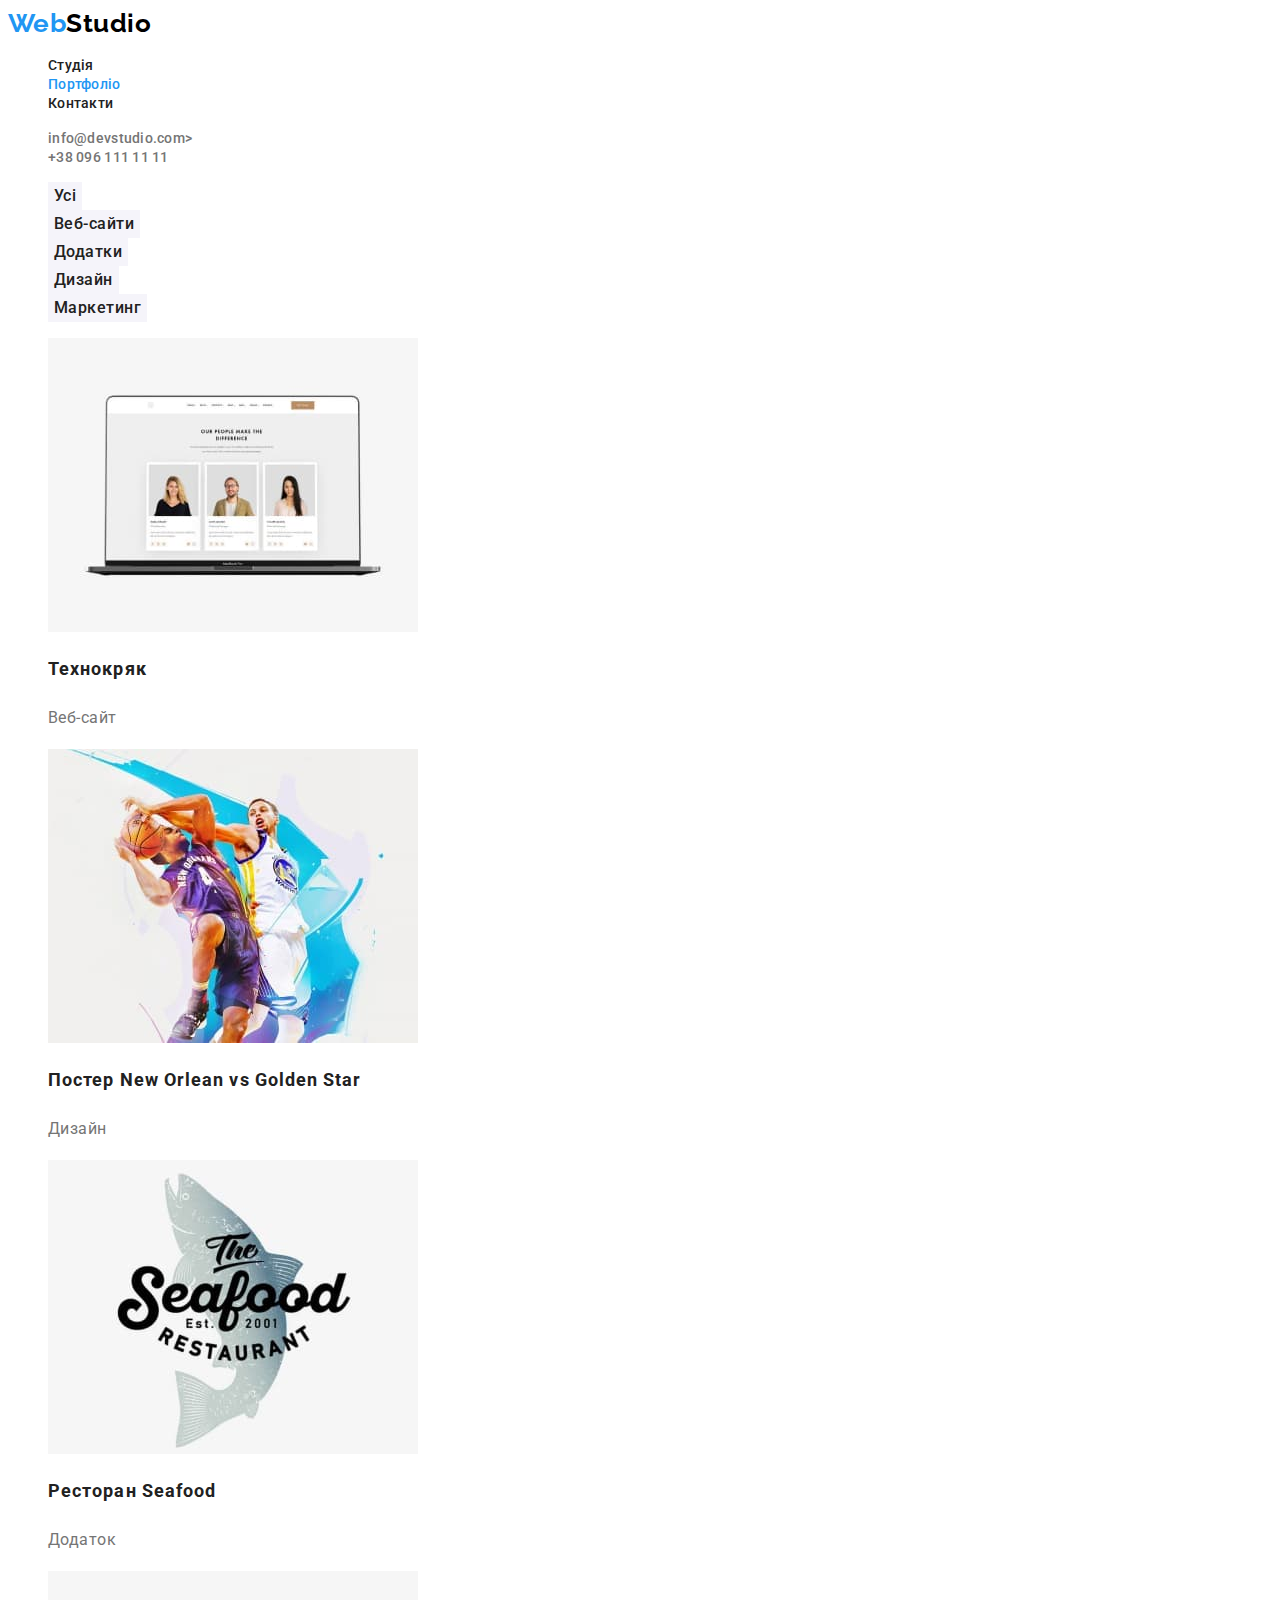
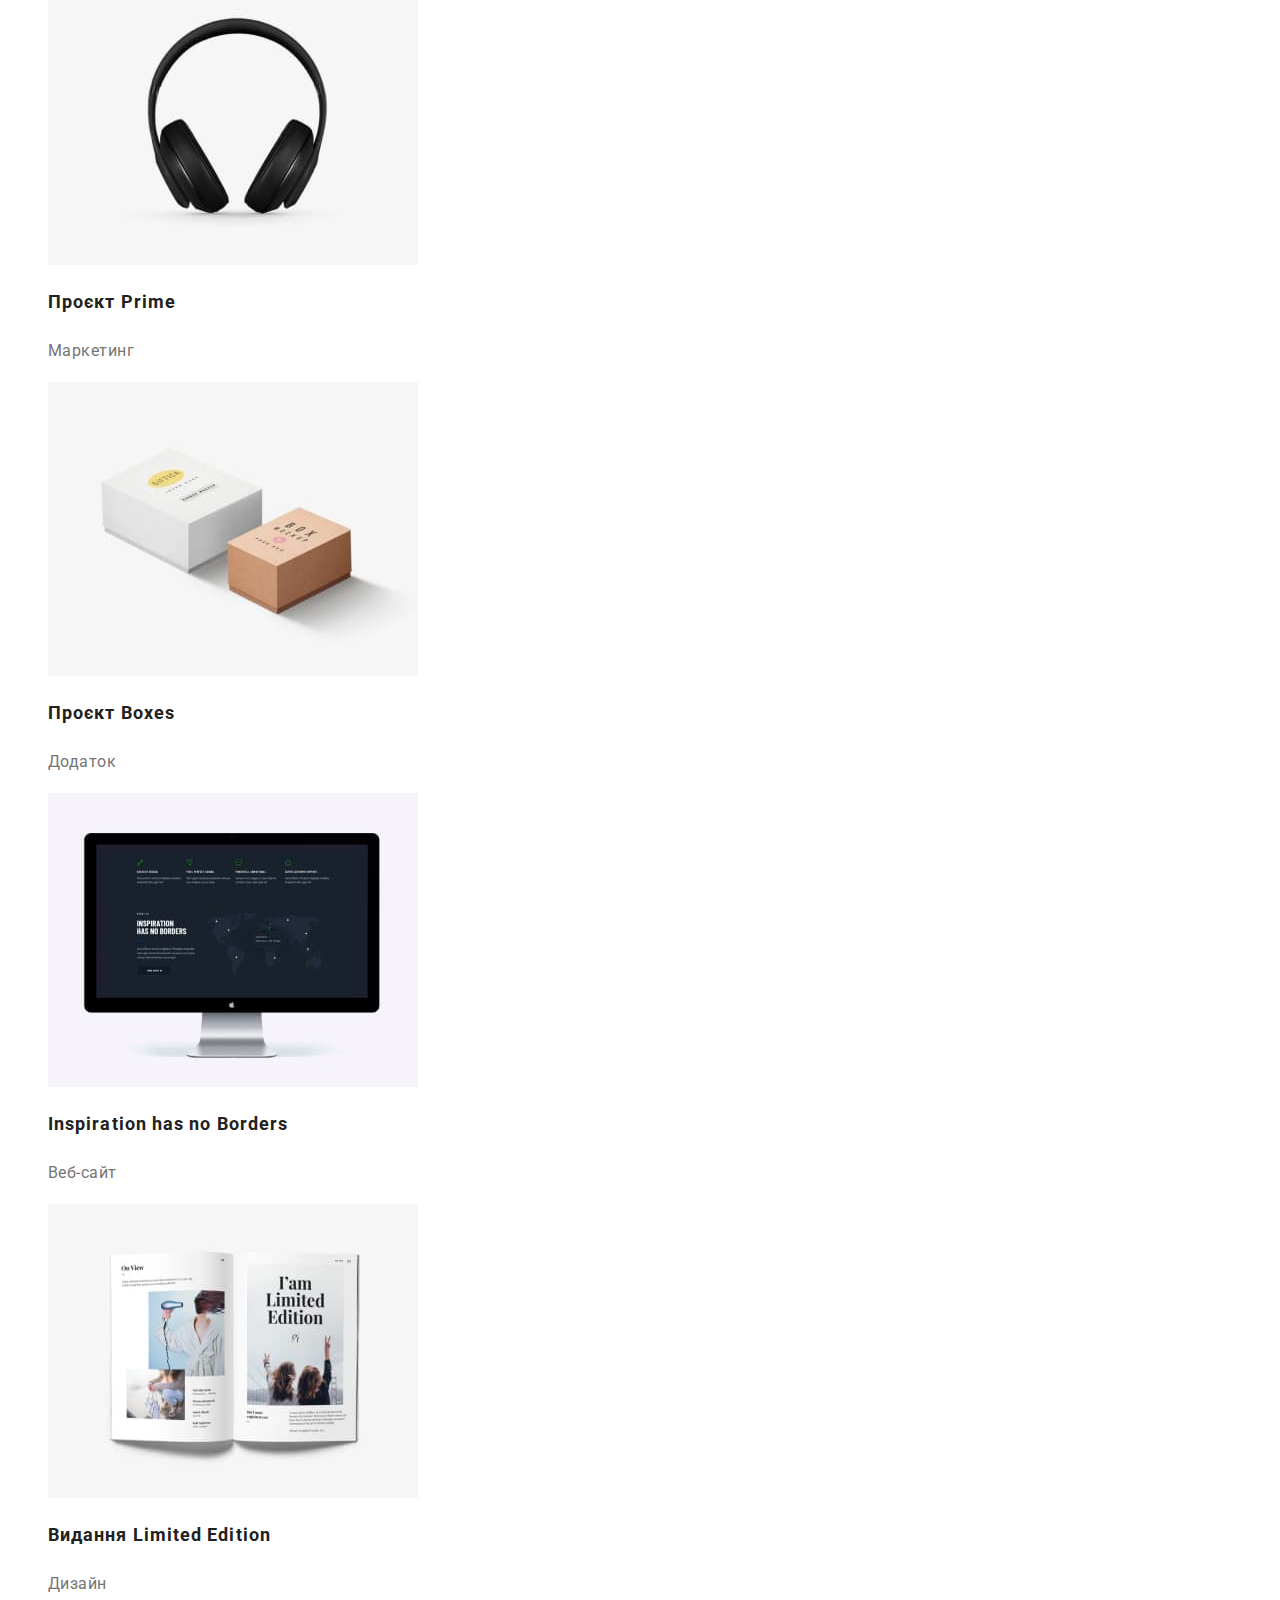
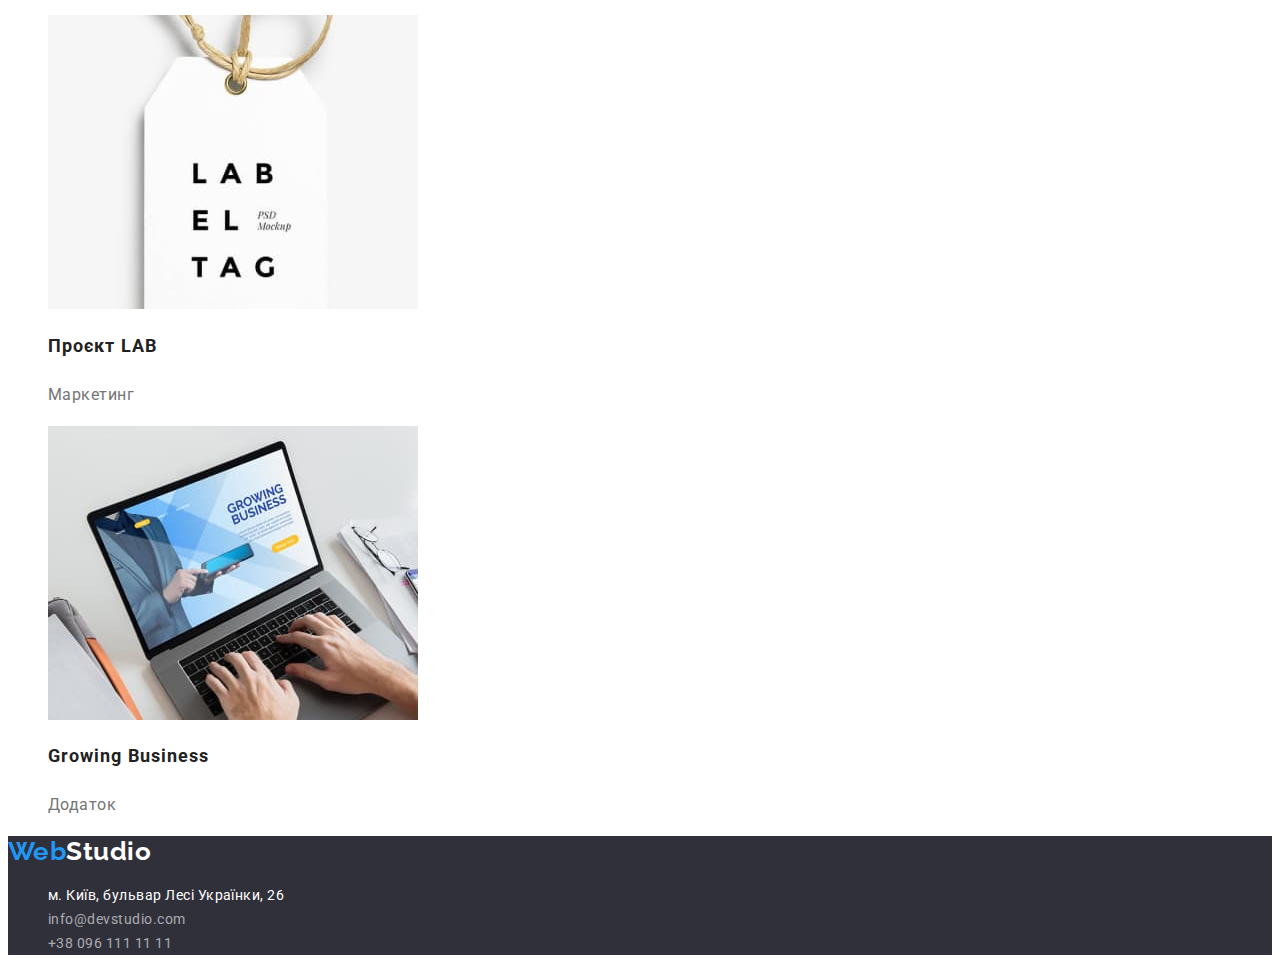
==== portfolio.html @ ad034e6a "Initial commit" ====
<!DOCTYPE html>
<html lang="uk">
<head>
    <meta charset="UTF-8">
    <meta http-equiv="X-UA-Compatible" content="IE=edge">
    <meta name="viewport" content="width=device-width, initial-scale=1.0">
    <title lang="en">WebStudio</title>
    <link rel="preconnect" href="https://fonts.googleapis.com">
    <link rel="preconnect" href="https://fonts.gstatic.com" crossorigin>
    <link href="https://fonts.googleapis.com/css2?family=Raleway:wght@700&family=Roboto:wght@400;500;700;900&display=swap"
        rel="stylesheet">
    <link rel="stylesheet" href="./css/style.css">
</head>

<body>
<!-- хедер -->
<header>
    <nav>
        <a class="logo link" href="./index.html" lang="en">Web<span class="logo-header">Studio</span></a>
        <ul class="nav-list list">
        
            <li class="nav-item"><a href="./index.html" class="nav-link link">Студія</a></li>
            <li class="nav-item"><a href="./portfolio.html" class="nav-link link current">Портфоліо</a></li>
            <li class="nav-item"><a href="" class="nav-link link">Контакти</a></li>
        </ul>
    </nav>

    <ul class="list">
        <li><a href="mailto:info@devstudio.com" class="link header-link">info@devstudio.com></a></li>
        <li><a href="tel:+380961111111" class="link header-link">+38 096 111 11 11</a></li>
    </ul>
</header>

<main>  
<section>
<h1 class="visually-hidden">Портфоліо</h1>
<ul class="list">
    <li><button type="button" class="portfolio-btn">Усі</button></li>
    <li><button type="button" class="portfolio-btn">Веб-сайти</button></li>
    <li><button type="button" class="portfolio-btn">Додатки</button></li>
    <li><button type="button" class="portfolio-btn">Дизайн</button></li>
    <li><button type="button" class="portfolio-btn">Маркетинг</button></li>
</ul>

        <ul class="list">
            <li>
               <a href="" class="link"> <img src="./images/portfolio-img-technokryak.jpg" alt="сайт Технокряк" width="370" height="294">
                <h2 class="portfolio-subtitle">Технокряк</h2>
                <p class="portfolio-text">Веб-сайт</p>
                </a>
            </li>
            <li>
            <a href="" class="link"> <img src="./images/portfolio-img-new-orlean.jpg" alt="Дизайн постеру New Orlean vs Golden Star" width="370" height="294">
                <h2 class="portfolio-subtitle">Постер <span lang="en">New Orlean vs Golden Star</span></h2>
                <p class="portfolio-text">Дизайн</p>
                </a>
            </li>
            <li>
            <a href="" class="link"> <img src="./images/portfolio-img-seafood.jpg" alt="Додаток ресторану Seafood" width="370" height="294">
                <h2 class="portfolio-subtitle">Ресторан <span lang="en">Seafood</span></h2>
                <p class="portfolio-text">Додаток</p>
            </li>
            <li>
                <a href="" class="link"> <img src="./images/portfolio-img-prime.jpg" alt="Маркетинг проекту Prime" width="370" height="294">
                <h2 class="portfolio-subtitle">Проєкт <span lang="en">Prime</span></h2>
                <p class="portfolio-text">Маркетинг</p>
                </a>
            </li>
            <li>
                <a href="" class="link"> <img src="./images/portfolio-img-boxes.jpg" alt="Додаток проекту Boxes" width="370" height="294">
                <h2 class="portfolio-subtitle">Проєкт <span lang="en">Boxes</span></h2>
                <p class="portfolio-text">Додаток</p>
                </a>
            </li>
            <li>
                <a href="" class="link"> <img src="./images/portfolio-img-inspiration.jpg" alt="Сайт Inspiration has no Borders" width="370" height="294">
                <h2 lang="en" class="portfolio-subtitle">Inspiration has no Borders</h2>
                <p class="portfolio-text">Веб-сайт</p>
                </a>
            </li>
            <li>
                <a href="" class="link"> <img src="./images/portfolio-img-limited-idition.jpg" alt="Дизайн видання Limited Edition" width="370" height="294">
                <h2 class="portfolio-subtitle">Видання <span lang="en"> Limited Edition </span></h2>
                <p class="portfolio-text">Дизайн</p>
                </a>
            </li>
            <li>
                <a href="" class="link"> <img src="./images/portfolio-img-lab.jpg" alt="Маркетинг проекту LAB" width="370" height="294">
                <h2 class="portfolio-subtitle">Проєкт <span lang="en">LAB</span> </h2>
                <p class="portfolio-text">Маркетинг</p>
                </a>
            </li>
            <li>
                <a href="" class="link"> <img src="./images/portfolio-img-growing.jpg" alt="Додаток Growing Business" width="370" height="294">
                <h2 lang="en" class="portfolio-subtitle">Growing Business</h2>
                <p class="portfolio-text">Додаток</p>
                </a>
            </li>
        </ul>
    
</section>

</main>


<footer>

    <div class="footer">
        <a class="logo link" href="./index.html"  lang="en">Web<span class="logo-footer">Studio</span></a>

        <ul class="list">
            <li><a href="https://www.google.com/maps/place/%D0%B1%D1%83%D0%BB%D1%8C%D0%B2%D0%B0%D1%80+%D0%9B%D0%B5%D1%81%D1%96+%D0%A3%D0%BA%D1%80%D0%B0%D1%97%D0%BD%D0%BA%D0%B8,+26,+%D0%9A%D0%B8%D1%97%D0%B2,+02000/@50.4265807,30.5383858,17z/data=!3m1!4b1!4m5!3m4!1s0x40d4cf0e033ecbe9:0x57a4dffefec77da0!8m2!3d50.4265807!4d30.5383858"
                    class="link footer-link-adress">м. Київ, бульвар Лесі Українки, 26</a></li>
            <li><a href="mailto:info@devstudio.com" class="link footer-link">info@devstudio.com</a></li>
            <li><a href="tel:+380961111111" class="link footer-link">+38 096 111 11 11</a></li>
        </ul>

    </div>
</footer>

</body>
</html>
---- css/style.css ----
:root {
/*fonts*/
--main-font:"Roboto", Tahoma, sans-serif;
--secondary-font:"Raleway", Tahoma, sans-serif;

/* Text color*/
--main-text-color: #212121;
--secondary-text-color: #757575;
--ligth-text-color: #FFFFFF;
--accent-text-color:#2196f3;

/* Background colors */
--main-bg-color:#FFFFFF;
--secondary-bg-color: #2F303A;
--accent-bg-color:#2196F3;
--button-bg-color:#F5F4FA;

/* Others */
--border-color:#FFFFFF;
--nav-link-color:#000000;

}

body {
    font-family: var(--main-font);
    color: var(--main-text-color);
    background-color: var(--main-bg-color);
    letter-spacing: 0.03em;
}
.list {
    list-style: none;
}
.link {
text-decoration: none;
}

/*---- HEADER----*/

.logo {

    font-family: var(--secondary-font);
    font-style: normal;
    font-weight: 700;
    font-size: 26px;
    line-height: calc(31 / 26);
    
    color: var(--accent-text-color);
}

.nav-link {
    font-weight: 500;
    font-size: 14px;
    line-height: calc(16 / 14);
    letter-spacing: 0.02em;
    color: currentColor;
}

.nav-link:hover, .header-link:hover, .nav-link:focus, .header-link:focus {
    color: var(--accent-text-color);
}

.link.current {
    color: var(--accent-text-color);
}
.logo-header {
    color: var(--nav-link-color);
}

.header-link {
    font-weight: 500;
    font-size: 14px;
    line-height: calc(16 / 14);
    letter-spacing: 0.02em;
    color: var(--secondary-text-color);
}

/*----HERO----*/

.hero {
    background-color: var(--secondary-bg-color);
}
.hero-title {
    font-weight: 900;
    font-size: 44px;
    line-height: calc(60 / 44);
    text-align: center;
    letter-spacing: 0.06em;
    text-transform: uppercase;
    color: var(--ligth-text-color);
}
.hero-btn {
    font-family: inherit;
   
    font-weight: 700;
    font-size: 16px;
    line-height: calc(30 / 16);
    display: flex;
    align-items: center;
    text-align: center;
    letter-spacing: 0.06em;
    cursor: pointer;
    color: var(--ligth-text-color);
    background-color: var(--accent-bg-color);
}
.hero-btn:hover, .hero-btn:focus {
    border-color:var(--border-color);
}

/*----BENEFITS----*/

.benefits-subtitle {
    font-size: 14px;
    line-height: calc(16 / 14);
    text-transform: uppercase;
}

.benefits-text {
    font-size: 14px;
    line-height: calc(24 / 14);
    color: var(--secondary-text-color);
}

/*----ACTIVITY----*/

.activity-title {
    font-size: 36px;
    line-height: calc(42 / 36);
    text-align: center;
}

/*----TEAM----*/

.team {
background-color: var(--button-bg-color);
}

.team-title {
    font-size: 36px;
    line-height: calc(42 / 36);
    text-align: center;
}

.team-subtitle { 
    font-weight: 500;
    
    font-size: 16px;
    line-height: calc(19 / 16);
    text-align: center;
}

.team-text {
    line-height: calc(19 / 16);
    text-align: center;
    color: var(--secondary-text-color);
}

/*----FOOTER----*/

.footer {
    background-color: var(--secondary-bg-color);
}
.logo-footer {
    color: var(--ligth-text-color);
}

.footer-link-adress {
    font-weight: 400;
    font-size: 14px;
    line-height: calc(24 / 14);
    color: var(--ligth-text-color);
}

.footer-link {
    font-weight: 400;
    font-size: 14px;
    line-height: calc(24 / 14);
    color: rgba(255, 255, 255, 0.6);
}
.footer-link:hover,
.footer-link-adress:hover,
.footer-link:focus,
.footer-link-adress:focus {
    color: var(--accent-text-color);
}

/*----PORTFOLIO----*/

.portfolio-btn {
    font-family: inherit;
    font-weight: 500;
    font-size: 16px;
    line-height: calc(26 / 16);
    text-align: center;
    cursor: pointer;
    letter-spacing: 0.03em;
    color: currentColor;
    background-color: var(--button-bg-color);
    border-style: none;
}

.portfolio-btn:hover,
.portfolio-btn:focus {
    color: var(--ligth-text-color);
    background-color: var(--accent-bg-color);
}
.portfolio-subtitle {
    font-size: 18px;
    line-height: calc(36 / 18);
    letter-spacing: 0.06em;
    color: var(--main-text-color);
}
.portfolio-text {
    line-height: calc(30 / 16);
    color: var(--secondary-text-color);

}
.visually-hidden {
    position: absolute;
    width: 1px;
    height: 1px;
    margin: -1px;
    border: 0;
    padding: 0;
    white-space: nowrap;
    clip-path: inset(100%);
    clip: rect(0 0 0 0);
    overflow: hidden;
}
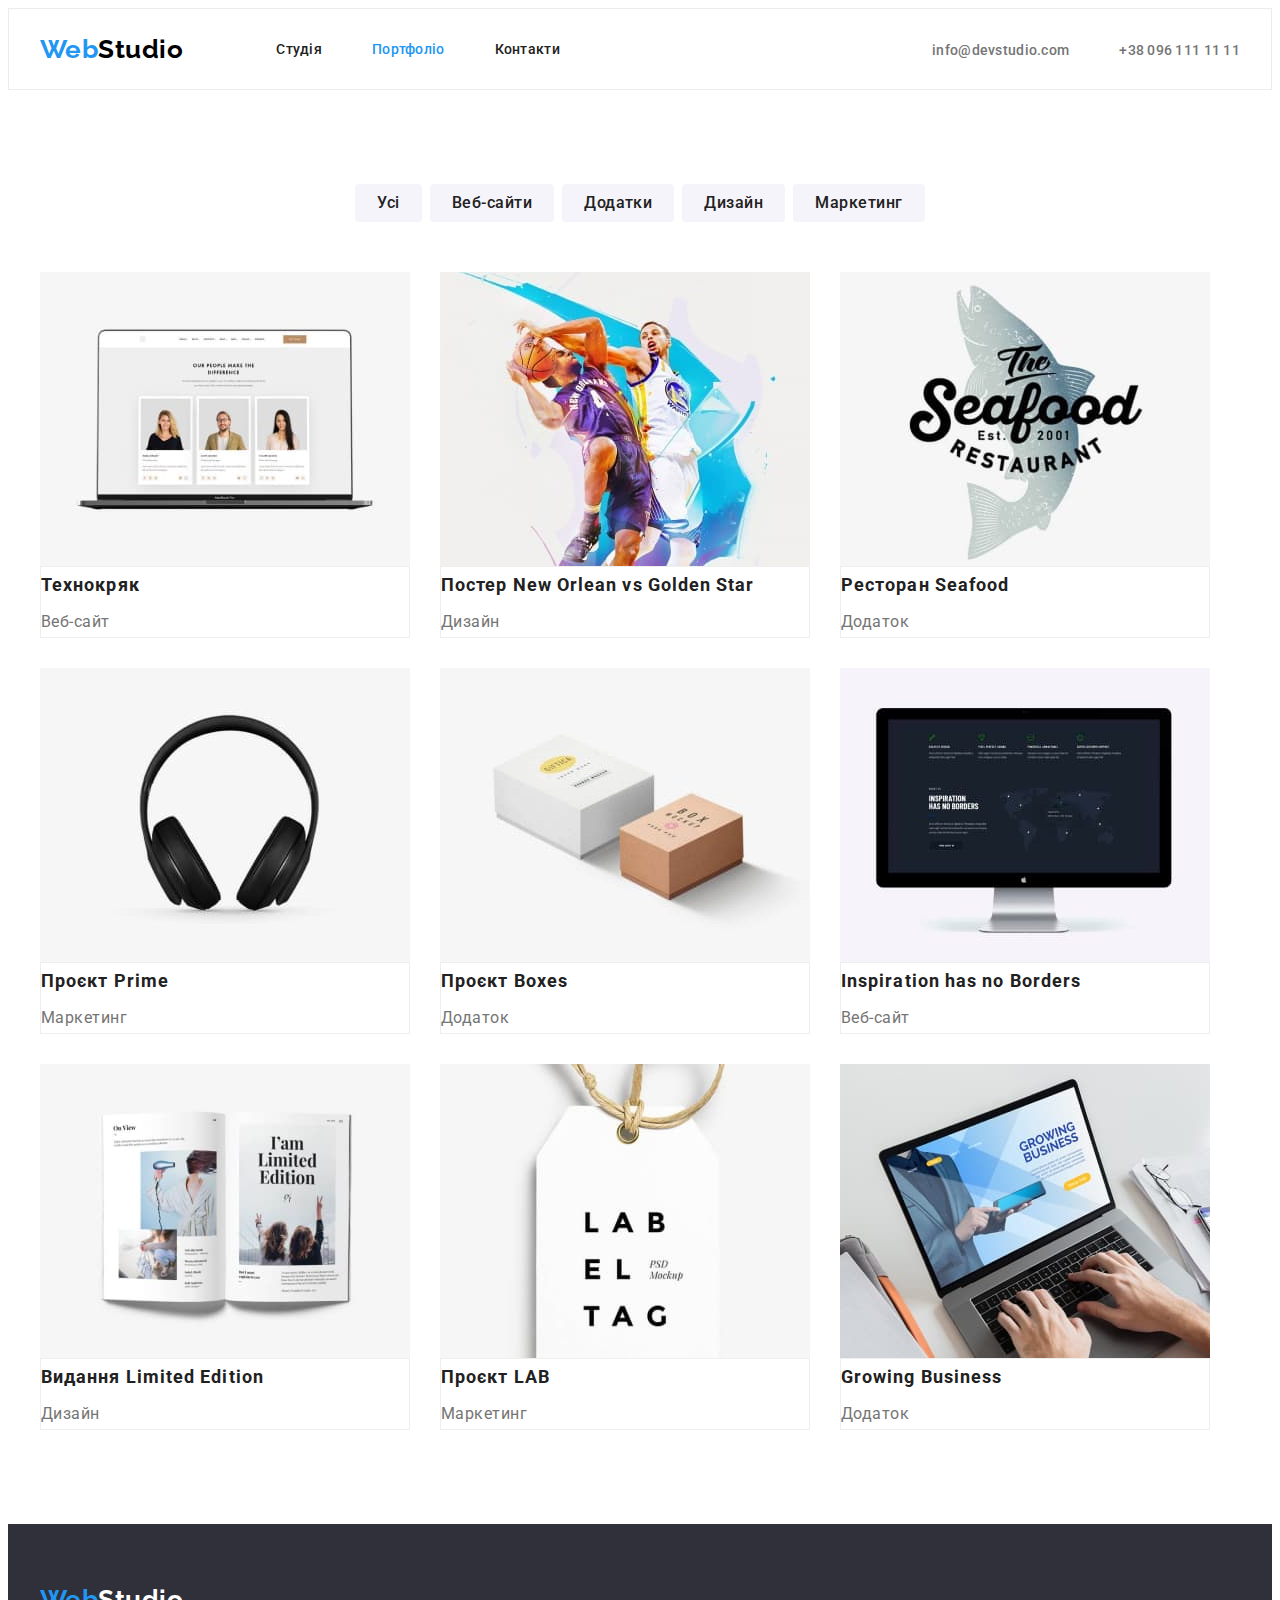
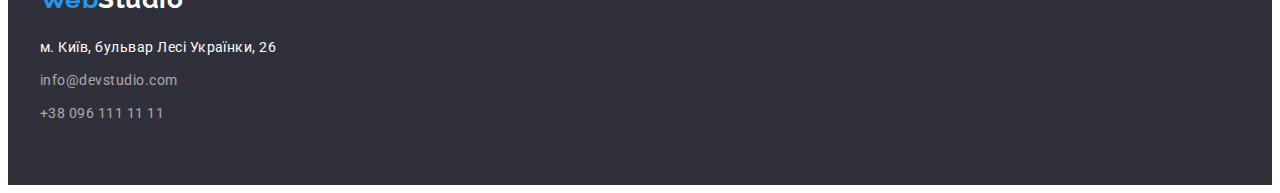
==== commit 68289dcd: "c flexbox" ====
--- a/portfolio.html
+++ b/portfolio.html
@@ -1,122 +1,230 @@
 <!DOCTYPE html>
 <html lang="uk">
-<head>
-    <meta charset="UTF-8">
-    <meta http-equiv="X-UA-Compatible" content="IE=edge">
-    <meta name="viewport" content="width=device-width, initial-scale=1.0">
+  <head>
+    <meta charset="UTF-8" />
+    <meta http-equiv="X-UA-Compatible" content="IE=edge" />
+    <meta name="viewport" content="width=device-width, initial-scale=1.0" />
     <title lang="en">WebStudio</title>
-    <link rel="preconnect" href="https://fonts.googleapis.com">
-    <link rel="preconnect" href="https://fonts.gstatic.com" crossorigin>
-    <link href="https://fonts.googleapis.com/css2?family=Raleway:wght@700&family=Roboto:wght@400;500;700;900&display=swap"
-        rel="stylesheet">
-    <link rel="stylesheet" href="./css/style.css">
-</head>
-
-<body>
-<!-- хедер -->
-<header>
-    <nav>
-        <a class="logo link" href="./index.html" lang="en">Web<span class="logo-header">Studio</span></a>
-        <ul class="nav-list list">
-        
-            <li class="nav-item"><a href="./index.html" class="nav-link link">Студія</a></li>
-            <li class="nav-item"><a href="./portfolio.html" class="nav-link link current">Портфоліо</a></li>
+    <link rel="preconnect" href="https://fonts.googleapis.com" />
+    <link rel="preconnect" href="https://fonts.gstatic.com" crossorigin />
+    <link
+      href="https://fonts.googleapis.com/css2?family=Raleway:wght@700&family=Roboto:wght@400;500;700;900&display=swap"
+      rel="stylesheet"
+    />
+
+    <link
+      rel="stylesheet"
+      href="https://cdnjs.cloudflare.com/ajax/libs/modern-normalize/1.1.0/modern-normalize.min.css"
+      integrity="sha512-wpPYUAdjBVSE4KJnH1VR1HeZfpl1ub8YT/NKx4PuQ5NmX2tKuGu6U/JRp5y+Y8XG2tV+wKQpNHVUX03MfMFn9Q=="
+      crossorigin="anonymous"
+      referrerpolicy="no-referrer"
+    />
+    <link rel="stylesheet" href="./css/style.css" />
+  </head>
+
+  <body>
+    <!-- хедер -->
+    <header class="page-header">
+      <div class="conteiner header-conteiner">
+        <a class="logo link" href="./index.html" lang="en"
+          >Web<span class="logo-header">Studio</span></a
+        >
+        <nav class="header-nav">
+          <ul class="nav-list list">
+            <li class="nav-item">
+              <a href="./index.html" class="nav-link link">Студія</a>
+            </li>
+            <li class="nav-item">
+              <a href="./portfolio.html" class="nav-link link current">Портфоліо</a>
+            </li>
             <li class="nav-item"><a href="" class="nav-link link">Контакти</a></li>
+          </ul>
+        </nav>
+
+        <ul class="list header-list">
+          <li>
+            <a href="mailto:info@devstudio.com" class="link header-link">info@devstudio.com</a>
+          </li>
+          <li><a href="tel:+380961111111" class="link header-link">+38 096 111 11 11</a></li>
         </ul>
-    </nav>
-
-    <ul class="list">
-        <li><a href="mailto:info@devstudio.com" class="link header-link">info@devstudio.com></a></li>
-        <li><a href="tel:+380961111111" class="link header-link">+38 096 111 11 11</a></li>
-    </ul>
-</header>
-
-<main>  
-<section>
-<h1 class="visually-hidden">Портфоліо</h1>
-<ul class="list">
-    <li><button type="button" class="portfolio-btn">Усі</button></li>
-    <li><button type="button" class="portfolio-btn">Веб-сайти</button></li>
-    <li><button type="button" class="portfolio-btn">Додатки</button></li>
-    <li><button type="button" class="portfolio-btn">Дизайн</button></li>
-    <li><button type="button" class="portfolio-btn">Маркетинг</button></li>
-</ul>
-
-        <ul class="list">
-            <li>
-               <a href="" class="link"> <img src="./images/portfolio-img-technokryak.jpg" alt="сайт Технокряк" width="370" height="294">
-                <h2 class="portfolio-subtitle">Технокряк</h2>
-                <p class="portfolio-text">Веб-сайт</p>
-                </a>
-            </li>
-            <li>
-            <a href="" class="link"> <img src="./images/portfolio-img-new-orlean.jpg" alt="Дизайн постеру New Orlean vs Golden Star" width="370" height="294">
-                <h2 class="portfolio-subtitle">Постер <span lang="en">New Orlean vs Golden Star</span></h2>
-                <p class="portfolio-text">Дизайн</p>
-                </a>
-            </li>
-            <li>
-            <a href="" class="link"> <img src="./images/portfolio-img-seafood.jpg" alt="Додаток ресторану Seafood" width="370" height="294">
-                <h2 class="portfolio-subtitle">Ресторан <span lang="en">Seafood</span></h2>
-                <p class="portfolio-text">Додаток</p>
-            </li>
-            <li>
-                <a href="" class="link"> <img src="./images/portfolio-img-prime.jpg" alt="Маркетинг проекту Prime" width="370" height="294">
-                <h2 class="portfolio-subtitle">Проєкт <span lang="en">Prime</span></h2>
-                <p class="portfolio-text">Маркетинг</p>
-                </a>
-            </li>
-            <li>
-                <a href="" class="link"> <img src="./images/portfolio-img-boxes.jpg" alt="Додаток проекту Boxes" width="370" height="294">
-                <h2 class="portfolio-subtitle">Проєкт <span lang="en">Boxes</span></h2>
-                <p class="portfolio-text">Додаток</p>
-                </a>
-            </li>
-            <li>
-                <a href="" class="link"> <img src="./images/portfolio-img-inspiration.jpg" alt="Сайт Inspiration has no Borders" width="370" height="294">
-                <h2 lang="en" class="portfolio-subtitle">Inspiration has no Borders</h2>
-                <p class="portfolio-text">Веб-сайт</p>
-                </a>
-            </li>
-            <li>
-                <a href="" class="link"> <img src="./images/portfolio-img-limited-idition.jpg" alt="Дизайн видання Limited Edition" width="370" height="294">
-                <h2 class="portfolio-subtitle">Видання <span lang="en"> Limited Edition </span></h2>
-                <p class="portfolio-text">Дизайн</p>
-                </a>
-            </li>
-            <li>
-                <a href="" class="link"> <img src="./images/portfolio-img-lab.jpg" alt="Маркетинг проекту LAB" width="370" height="294">
-                <h2 class="portfolio-subtitle">Проєкт <span lang="en">LAB</span> </h2>
-                <p class="portfolio-text">Маркетинг</p>
-                </a>
-            </li>
-            <li>
-                <a href="" class="link"> <img src="./images/portfolio-img-growing.jpg" alt="Додаток Growing Business" width="370" height="294">
-                <h2 lang="en" class="portfolio-subtitle">Growing Business</h2>
-                <p class="portfolio-text">Додаток</p>
-                </a>
-            </li>
+      </div>
+    </header>
+
+    <main>
+      <section class="section">
+        <div class="conteiner port-div">
+          <h1 class="visually-hidden">Портфоліо</h1>
+          <ul class="list flex-list">
+            <li><button type="button" class="portfolio-btn">Усі</button></li>
+            <li><button type="button" class="portfolio-btn">Веб-сайти</button></li>
+            <li><button type="button" class="portfolio-btn">Додатки</button></li>
+            <li><button type="button" class="portfolio-btn">Дизайн</button></li>
+            <li><button type="button" class="portfolio-btn">Маркетинг</button></li>
+          </ul>
+        </div>
+
+        <div class="conteiner">
+          <ul class="list card-set">
+            <li class="card-set-item item-border">
+              <a href="" class="link">
+                <img
+                  src="./images/portfolio-img-technokryak.jpg"
+                  alt="сайт Технокряк"
+                  width="370"
+                  height="294"
+                />
+                <div class="border">
+                  <h2 class="portfolio-subtitle">Технокряк</h2>
+                  <p class="portfolio-text">Веб-сайт</p>
+                </div>
+              </a>
+            </li>
+            <li class="card-set-item item-border">
+              <a href="" class="link">
+                <img
+                  src="./images/portfolio-img-new-orlean.jpg"
+                  alt="Дизайн постеру New Orlean vs Golden Star"
+                  width="370"
+                  height="294"
+                />
+                <div class="border">
+                  <h2 class="portfolio-subtitle">
+                    Постер <span lang="en">New Orlean vs Golden Star</span>
+                  </h2>
+                  <p class="portfolio-text">Дизайн</p>
+                </div>
+              </a>
+            </li>
+
+            <li class="card-set-item item-border">
+              <a href="" class="link">
+                <img
+                  src="./images/portfolio-img-seafood.jpg"
+                  alt="Додаток ресторану Seafood"
+                  width="370"
+                  height="294"
+                />
+                <div class="border">
+                  <h2 class="portfolio-subtitle">Ресторан <span lang="en">Seafood</span></h2>
+                  <p class="portfolio-text">Додаток</p>
+                </div>
+              </a>
+            </li>
+
+            <li class="card-set-item item-border">
+              <a href="" class="link">
+                <img
+                  src="./images/portfolio-img-prime.jpg"
+                  alt="Маркетинг проекту Prime"
+                  width="370"
+                  height="294"
+                />
+                <div class="border">
+                  <h2 class="portfolio-subtitle">Проєкт <span lang="en">Prime</span></h2>
+                  <p class="portfolio-text">Маркетинг</p>
+                </div>
+              </a>
+            </li>
+            <li class="card-set-item item-border">
+              <a href="" class="link">
+                <img
+                  src="./images/portfolio-img-boxes.jpg"
+                  alt="Додаток проекту Boxes"
+                  width="370"
+                  height="294"
+                />
+                <div class="border">
+                  <h2 class="portfolio-subtitle">Проєкт <span lang="en">Boxes</span></h2>
+                  <p class="portfolio-text">Додаток</p>
+                </div>
+              </a>
+            </li>
+            <li class="card-set-item item-border">
+              <a href="" class="link">
+                <img
+                  src="./images/portfolio-img-inspiration.jpg"
+                  alt="Сайт Inspiration has no Borders"
+                  width="370"
+                  height="294"
+                />
+                <div class="border">
+                  <h2 lang="en" class="portfolio-subtitle">Inspiration has no Borders</h2>
+                  <p class="portfolio-text">Веб-сайт</p>
+                </div>
+              </a>
+            </li>
+            <li class="card-set-item item-border">
+              <a href="" class="link">
+                <img
+                  src="./images/portfolio-img-limited-idition.jpg"
+                  alt="Дизайн видання Limited Edition"
+                  width="370"
+                  height="294"
+                />
+                <div class="border">
+                  <h2 class="portfolio-subtitle">
+                    Видання <span lang="en"> Limited Edition </span>
+                  </h2>
+                  <p class="portfolio-text">Дизайн</p>
+                </div>
+              </a>
+            </li>
+            <li class="card-set-item item-border">
+              <a href="" class="link">
+                <img
+                  src="./images/portfolio-img-lab.jpg"
+                  alt="Маркетинг проекту LAB"
+                  width="370"
+                  height="294"
+                />
+                <div class="border">
+                  <h2 class="portfolio-subtitle">Проєкт <span lang="en">LAB</span></h2>
+                  <p class="portfolio-text">Маркетинг</p>
+                </div>
+              </a>
+            </li>
+            <li class="card-set-item item-border">
+              <a href="" class="link">
+                <img
+                  src="./images/portfolio-img-growing.jpg"
+                  alt="Додаток Growing Business"
+                  width="370"
+                  height="294"
+                />
+                <div class="border">
+                  <h2 lang="en" class="portfolio-subtitle">Growing Business</h2>
+                  <p class="portfolio-text">Додаток</p>
+                </div>
+              </a>
+            </li>
+          </ul>
+        </div>
+      </section>
+    </main>
+
+    <footer class="footer">
+      <div class="conteiner">
+        <a class="logo link" href="./index.html" lang="en"
+          >Web<span class="logo-footer">Studio</span>
+        </a>
+
+        <ul class="list list-footer">
+          <li class="item-footer">
+            <a
+              href="https://www.google.com/maps/place/%D0%B1%D1%83%D0%BB%D1%8C%D0%B2%D0%B0%D1%80+%D0%9B%D0%B5%D1%81%D1%96+%D0%A3%D0%BA%D1%80%D0%B0%D1%97%D0%BD%D0%BA%D0%B8,+26,+%D0%9A%D0%B8%D1%97%D0%B2,+02000/@50.4265807,30.5383858,17z/data=!3m1!4b1!4m5!3m4!1s0x40d4cf0e033ecbe9:0x57a4dffefec77da0!8m2!3d50.4265807!4d30.5383858"
+              class="link footer-link-adress"
+            >
+              м. Київ, бульвар Лесі Українки, 26</a
+            >
+          </li>
+          <li class="item-footer">
+            <a href="mailto:info@devstudio.com" class="link footer-link">info@devstudio.com</a>
+          </li>
+          <li class="item-footer">
+            <a href="tel:+380961111111" class="link footer-link">+38 096 111 11 11</a>
+          </li>
         </ul>
-    
-</section>
-
-</main>
-
-
-<footer>
-
-    <div class="footer">
-        <a class="logo link" href="./index.html"  lang="en">Web<span class="logo-footer">Studio</span></a>
-
-        <ul class="list">
-            <li><a href="https://www.google.com/maps/place/%D0%B1%D1%83%D0%BB%D1%8C%D0%B2%D0%B0%D1%80+%D0%9B%D0%B5%D1%81%D1%96+%D0%A3%D0%BA%D1%80%D0%B0%D1%97%D0%BD%D0%BA%D0%B8,+26,+%D0%9A%D0%B8%D1%97%D0%B2,+02000/@50.4265807,30.5383858,17z/data=!3m1!4b1!4m5!3m4!1s0x40d4cf0e033ecbe9:0x57a4dffefec77da0!8m2!3d50.4265807!4d30.5383858"
-                    class="link footer-link-adress">м. Київ, бульвар Лесі Українки, 26</a></li>
-            <li><a href="mailto:info@devstudio.com" class="link footer-link">info@devstudio.com</a></li>
-            <li><a href="tel:+380961111111" class="link footer-link">+38 096 111 11 11</a></li>
-        </ul>
-
-    </div>
-</footer>
-
-</body>
-</html>+      </div>
+    </footer>
+  </body>
+</html>
--- a/css/style.css
+++ b/css/style.css
@@ -1,228 +1,364 @@
 :root {
-/*fonts*/
---main-font:"Roboto", Tahoma, sans-serif;
---secondary-font:"Raleway", Tahoma, sans-serif;
-
-/* Text color*/
---main-text-color: #212121;
---secondary-text-color: #757575;
---ligth-text-color: #FFFFFF;
---accent-text-color:#2196f3;
-
-/* Background colors */
---main-bg-color:#FFFFFF;
---secondary-bg-color: #2F303A;
---accent-bg-color:#2196F3;
---button-bg-color:#F5F4FA;
-
-/* Others */
---border-color:#FFFFFF;
---nav-link-color:#000000;
-
+  /*fonts*/
+  --main-font: 'Roboto', Tahoma, sans-serif;
+  --secondary-font: 'Raleway', Tahoma, sans-serif;
+
+  /* Text color*/
+  --main-text-color: #212121;
+  --secondary-text-color: #757575;
+  --ligth-text-color: #ffffff;
+  --accent-text-color: #2196f3;
+
+  /* Background colors */
+  --main-bg-color: #ffffff;
+  --secondary-bg-color: #2f303a;
+  --accent-bg-color: #2196f3;
+  --button-bg-color: #F5F4FA;
+  --button-accent-color: #188ce8;
+
+  /* Others */
+  --border-color: #ffffff;
+  --nav-link-color: #000000;
+
+  /* Flex */
+  --items: 4;
+  --indent: 30px;
 }
 
 body {
-    font-family: var(--main-font);
-    color: var(--main-text-color);
-    background-color: var(--main-bg-color);
-    letter-spacing: 0.03em;
-}
+  font-family: var(--main-font);
+  color: var(--main-text-color);
+  background-color: var(--main-bg-color);
+  letter-spacing: 0.03em;
+}
+
+/* Reset */
+h1,
+h2,
+h3,
+h4,
+h5,
+h6,
+p {
+  margin: 0;
+}
+
 .list {
-    list-style: none;
-}
+  list-style: none;
+  margin: 0;
+  padding: 0;
+}
+
 .link {
-text-decoration: none;
-}
+  text-decoration: none;
+}
+
+img {
+  display: block;
+}
+/* -Reset end- */
+
+
+section {
+    padding-top: 94px;
+    padding-bottom: 94px;
+}
+
+.conteiner {
+  width: 1200px;
+  padding-left: 15px;
+  padding-right: 15px;
+  margin-left: auto;
+  margin-right: auto;
+}
+
+.card-set {
+  display: flex;
+  flex-wrap: wrap;
+  gap: var(--indent);
+}
+
+.card-set-item {
+  flex-basis: calc((100% - var(--indent) * (var(--items) - 1)) / (var(--items)));
+}
+
+
 
 /*---- HEADER----*/
+.header-conteiner {
+display: flex;
+align-items: center;
+}
+
+.page-header {
+border: 1px solid #ECECEC;
+}
 
 .logo {
-
-    font-family: var(--secondary-font);
-    font-style: normal;
-    font-weight: 700;
-    font-size: 26px;
-    line-height: calc(31 / 26);
-    
-    color: var(--accent-text-color);
+  font-family: var(--secondary-font);
+  font-style: normal;
+  font-weight: 700;
+  font-size: 26px;
+  line-height: calc(31 / 26);
+
+  color: var(--accent-text-color);
+}
+.header-nav {
+margin-right: auto;
+}
+
+.nav-list {
+display: flex;
+align-items: center;
+gap: 50px;
 }
 
 .nav-link {
-    font-weight: 500;
-    font-size: 14px;
-    line-height: calc(16 / 14);
-    letter-spacing: 0.02em;
-    color: currentColor;
-}
-
-.nav-link:hover, .header-link:hover, .nav-link:focus, .header-link:focus {
-    color: var(--accent-text-color);
+  display: block;
+  padding-top: 32px;
+  padding-bottom: 32px;
+
+  font-weight: 500;
+  font-size: 14px;
+  line-height: calc(16 / 14);
+  letter-spacing: 0.02em;
+  color: currentColor;
+}
+
+.nav-link:hover,
+.header-link:hover,
+.nav-link:focus,
+.header-link:focus {
+  color: var(--accent-text-color);
 }
 
 .link.current {
-    color: var(--accent-text-color);
+  color: var(--accent-text-color);
 }
 .logo-header {
-    color: var(--nav-link-color);
-}
-
+  margin-right: 93px;
+  color: var(--nav-link-color);
+}
+.header-list
+{
+display: flex;
+  align-items: center;
+  gap: 50px;
+}
 .header-link {
-    font-weight: 500;
-    font-size: 14px;
-    line-height: calc(16 / 14);
-    letter-spacing: 0.02em;
-    color: var(--secondary-text-color);
+  font-weight: 500;
+  font-size: 14px;
+  line-height: calc(16 / 14);
+  letter-spacing: 0.02em;
+  color: var(--secondary-text-color);
 }
 
 /*----HERO----*/
-
 .hero {
-    background-color: var(--secondary-bg-color);
+  padding-top: 200px;
+  padding-bottom: 200px;
+  background-color: var(--secondary-bg-color);
 }
 .hero-title {
-    font-weight: 900;
-    font-size: 44px;
-    line-height: calc(60 / 44);
-    text-align: center;
-    letter-spacing: 0.06em;
-    text-transform: uppercase;
-    color: var(--ligth-text-color);
+  margin-bottom: 30px;
+  margin-left: auto;
+  margin-right: auto;
+  width: 696px;
+
+  font-weight: 900;
+  font-size: 44px;
+  line-height: calc(60 / 44);
+  text-align: center;
+  letter-spacing: 0.06em;
+  text-transform: uppercase;
+  color: var(--ligth-text-color);
 }
 .hero-btn {
-    font-family: inherit;
-   
-    font-weight: 700;
-    font-size: 16px;
-    line-height: calc(30 / 16);
-    display: flex;
-    align-items: center;
-    text-align: center;
-    letter-spacing: 0.06em;
-    cursor: pointer;
-    color: var(--ligth-text-color);
-    background-color: var(--accent-bg-color);
-}
-.hero-btn:hover, .hero-btn:focus {
-    border-color:var(--border-color);
+  padding: 10px 32px;
+  margin-left: auto;
+  margin-right: auto;
+
+  font-family: inherit;
+  font-weight: 700;
+  font-size: 16px;
+  line-height: calc(30 / 16);
+  display: flex;
+  align-items: center;
+  text-align: center;
+  letter-spacing: 0.06em;
+  cursor: pointer;
+  border-style: none;
+  border-radius: 4px;
+  color: var(--ligth-text-color);
+  background-color: var(--accent-bg-color);
+  box-shadow: 0px 4px 4px rgba(0, 0, 0, 0.15);
+}
+.hero-btn:hover,
+.hero-btn:focus {
+  background-color: var(--button-accent-color);
 }
 
 /*----BENEFITS----*/
 
+.benefits-item {
+flex-grow: 1;
+}
+
 .benefits-subtitle {
-    font-size: 14px;
-    line-height: calc(16 / 14);
-    text-transform: uppercase;
+  margin-bottom: 10px;
+
+  font-size: 14px;
+  line-height: calc(16 / 14);
+  text-transform: uppercase;
 }
 
 .benefits-text {
-    font-size: 14px;
-    line-height: calc(24 / 14);
-    color: var(--secondary-text-color);
-}
-
-/*----ACTIVITY----*/
-
-.activity-title {
-    font-size: 36px;
-    line-height: calc(42 / 36);
-    text-align: center;
-}
-
-/*----TEAM----*/
+  font-size: 14px;
+  line-height: calc(24 / 14);
+  color: var(--secondary-text-color);
+}
+
+/*----ACTIVITY--AND -TEAM-*/
+.activity {
+    padding-top: 0;
+}
+
+.activity-item {
+  --items: 3;
+}
+
+.title { 
+  margin-bottom: 50px;
+
+  font-size: 36px;
+  line-height: calc(42 / 36);
+  text-align: center;
+}
 
 .team {
-background-color: var(--button-bg-color);
-}
-
-.team-title {
-    font-size: 36px;
-    line-height: calc(42 / 36);
-    text-align: center;
-}
-
-.team-subtitle { 
-    font-weight: 500;
-    
-    font-size: 16px;
-    line-height: calc(19 / 16);
-    text-align: center;
+  background-color: var(--button-bg-color);
+}
+
+.team-subtitle {
+  margin-bottom: 10px;
+
+  font-weight: 500;
+  font-size: 16px;
+  line-height: calc(19 / 16);
+  text-align: center;
 }
 
 .team-text {
-    line-height: calc(19 / 16);
-    text-align: center;
-    color: var(--secondary-text-color);
+  line-height: calc(19 / 16);
+  text-align: center;
+  color: var(--secondary-text-color);
+}
+
+.team-text:not(:last-child) {
+  margin-bottom: 30px;
 }
 
 /*----FOOTER----*/
 
 .footer {
-    background-color: var(--secondary-bg-color);
+  background-color: var(--secondary-bg-color);
+  padding-top:60px;
+  padding-bottom: 60px;
 }
 .logo-footer {
-    color: var(--ligth-text-color);
+  color: var(--ligth-text-color);
+}
+
+.list-footer{
+margin-top: 20px;
+}
+
+.item-footer:not(:last-child){
+  margin-bottom: 9px;
 }
 
 .footer-link-adress {
-    font-weight: 400;
-    font-size: 14px;
-    line-height: calc(24 / 14);
-    color: var(--ligth-text-color);
+  font-weight: 400;
+  font-size: 14px;
+  line-height: calc(24 / 14);
+  color: var(--ligth-text-color);
 }
 
 .footer-link {
-    font-weight: 400;
-    font-size: 14px;
-    line-height: calc(24 / 14);
-    color: rgba(255, 255, 255, 0.6);
+  font-weight: 400;
+  font-size: 14px;
+  line-height: calc(24 / 14);
+  color: rgba(255, 255, 255, 0.6);
 }
 .footer-link:hover,
 .footer-link-adress:hover,
 .footer-link:focus,
 .footer-link-adress:focus {
-    color: var(--accent-text-color);
+  color: var(--accent-text-color);
 }
 
 /*----PORTFOLIO----*/
-
+.flex-list {
+  display: flex;
+  justify-content: center;
+  gap: 8px;
+}
+.port-div{
+  margin-bottom: 50px;
+}
 .portfolio-btn {
-    font-family: inherit;
-    font-weight: 500;
-    font-size: 16px;
-    line-height: calc(26 / 16);
-    text-align: center;
-    cursor: pointer;
-    letter-spacing: 0.03em;
-    color: currentColor;
-    background-color: var(--button-bg-color);
-    border-style: none;
+  padding: 6px 22px;
+  /*min-width: 216;
+  min-height: 50;*/
+
+  font-family: inherit;
+  font-weight: 500;
+  font-size: 16px;
+  line-height: calc(26 / 16);
+  text-align: center;
+  cursor: pointer;
+  letter-spacing: 0.03em;
+  color: currentColor;
+  background-color: var(--button-bg-color);
+  border-style: none;
+  border-radius: 4px;
+  
 }
 
 .portfolio-btn:hover,
 .portfolio-btn:focus {
-    color: var(--ligth-text-color);
-    background-color: var(--accent-bg-color);
+  color: var(--ligth-text-color);
+  background-color: var(--accent-bg-color);
+  box-shadow: 0px 3px 1px rgba(0, 0, 0, 0.1), 0px 1px 2px rgba(0, 0, 0, 0.08), 0px 2px 2px rgba(0, 0, 0, 0.12);
 }
 .portfolio-subtitle {
-    font-size: 18px;
-    line-height: calc(36 / 18);
-    letter-spacing: 0.06em;
-    color: var(--main-text-color);
+  margin-bottom: 4px;
+
+  font-size: 18px;
+  line-height: calc(36 / 18);
+  letter-spacing: 0.06em;
+  color: var(--main-text-color);
 }
 .portfolio-text {
-    line-height: calc(30 / 16);
-    color: var(--secondary-text-color);
-
-}
+  line-height: calc(30 / 16);
+  color: var(--secondary-text-color);
+}
+
+.border{
+border: 1px solid #EEEEEE
+}
+
+
+
 .visually-hidden {
-    position: absolute;
-    width: 1px;
-    height: 1px;
-    margin: -1px;
-    border: 0;
-    padding: 0;
-    white-space: nowrap;
-    clip-path: inset(100%);
-    clip: rect(0 0 0 0);
-    overflow: hidden;
+  position: absolute;
+  width: 1px;
+  height: 1px;
+  margin: -1px;
+  border: 0;
+  padding: 0;
+  white-space: nowrap;
+  clip-path: inset(100%);
+  clip: rect(0 0 0 0);
+  overflow: hidden;
 }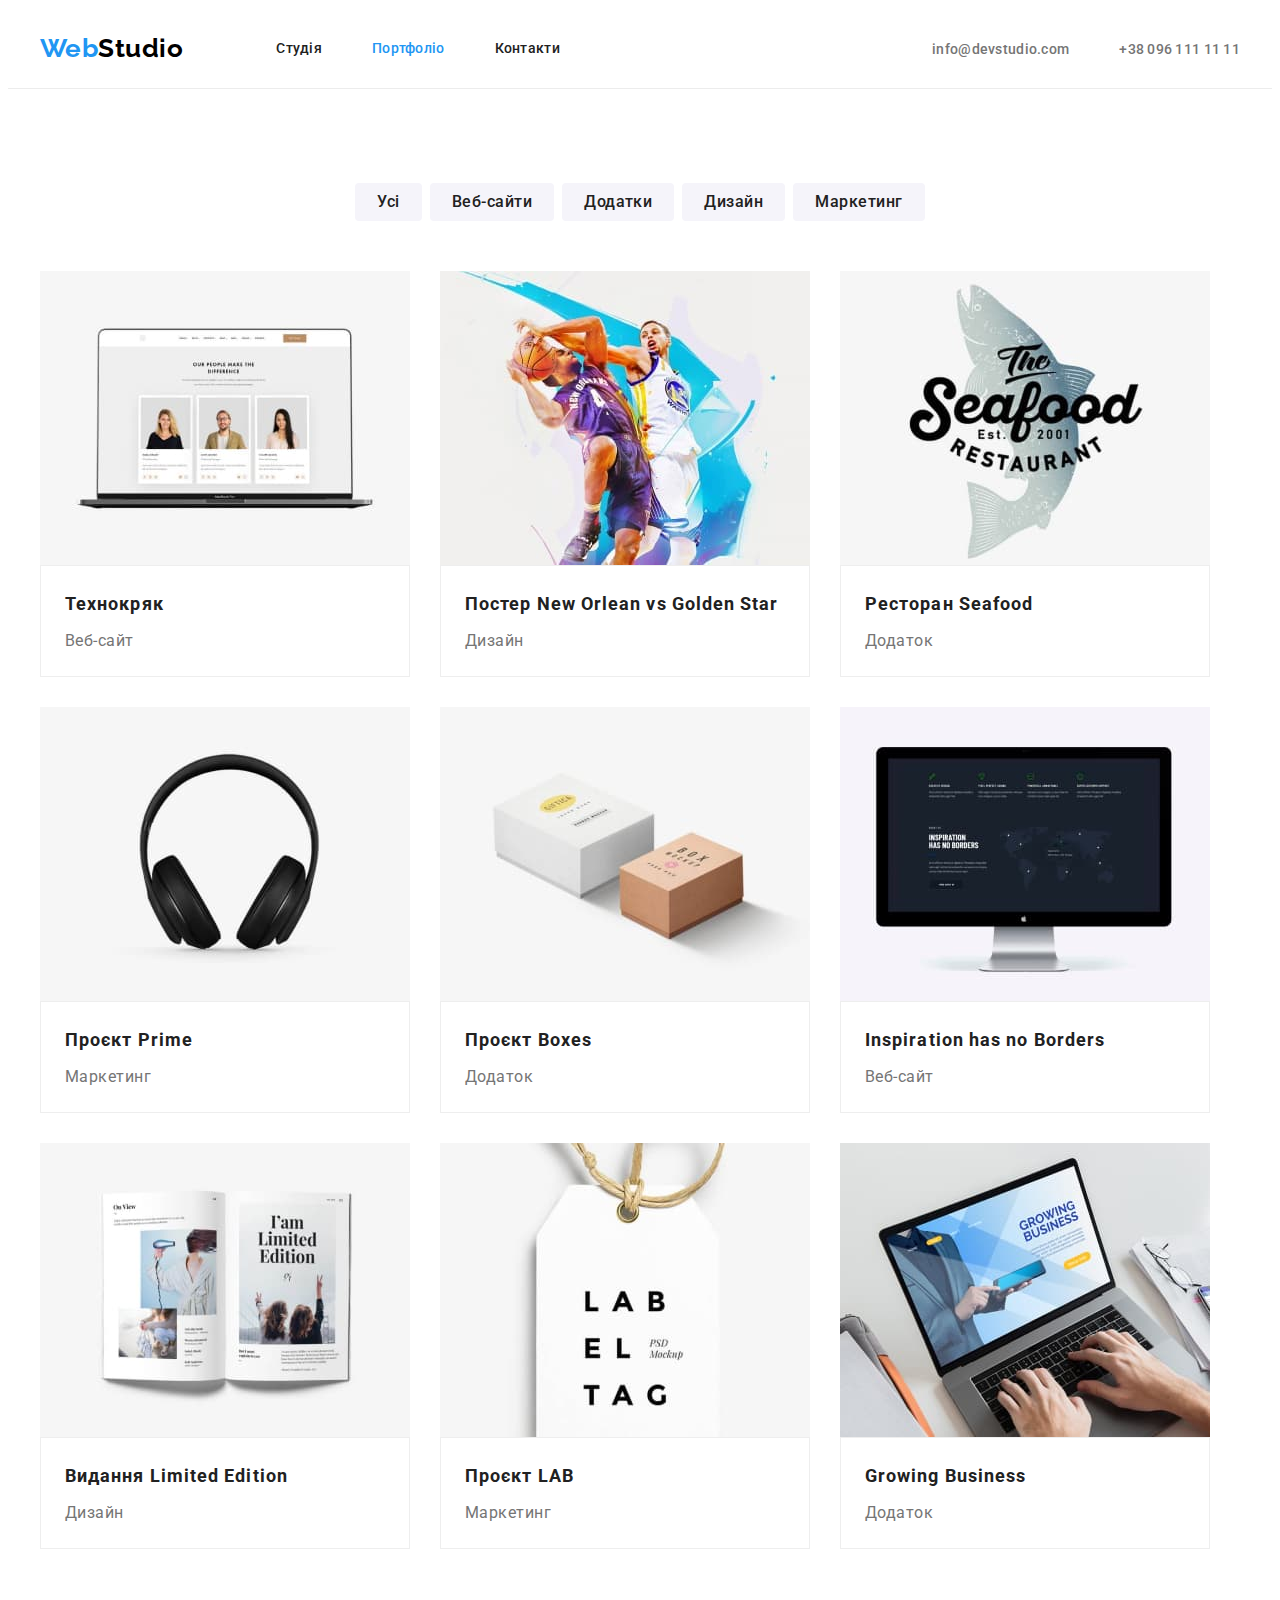
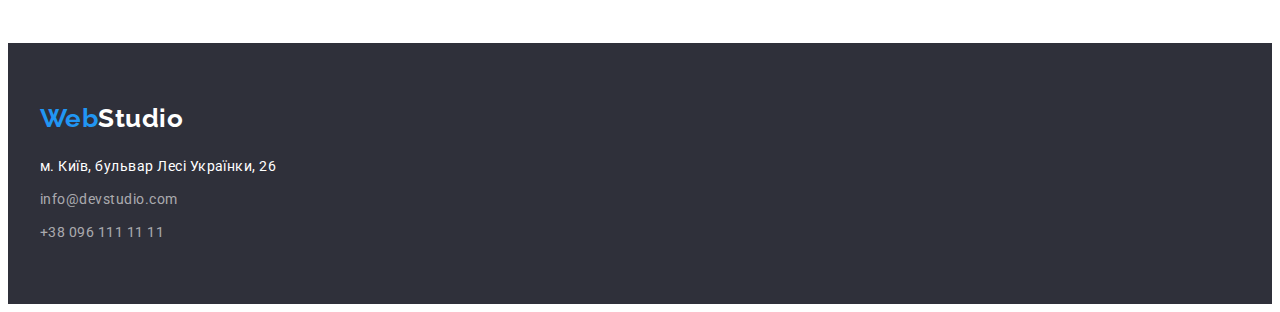
==== commit e4592c59: "с правками" ====
--- a/portfolio.html
+++ b/portfolio.html
@@ -52,7 +52,7 @@
 
     <main>
       <section class="section">
-        <div class="conteiner port-div">
+        <div class="conteiner">
           <h1 class="visually-hidden">Портфоліо</h1>
           <ul class="list flex-list">
             <li><button type="button" class="portfolio-btn">Усі</button></li>
@@ -61,9 +61,7 @@
             <li><button type="button" class="portfolio-btn">Дизайн</button></li>
             <li><button type="button" class="portfolio-btn">Маркетинг</button></li>
           </ul>
-        </div>
-
-        <div class="conteiner">
+
           <ul class="list card-set">
             <li class="card-set-item item-border">
               <a href="" class="link">
@@ -73,7 +71,7 @@
                   width="370"
                   height="294"
                 />
-                <div class="border">
+                <div class="portfolio-div">
                   <h2 class="portfolio-subtitle">Технокряк</h2>
                   <p class="portfolio-text">Веб-сайт</p>
                 </div>
@@ -87,7 +85,7 @@
                   width="370"
                   height="294"
                 />
-                <div class="border">
+                <div class="portfolio-div">
                   <h2 class="portfolio-subtitle">
                     Постер <span lang="en">New Orlean vs Golden Star</span>
                   </h2>
@@ -95,7 +93,6 @@
                 </div>
               </a>
             </li>
-
             <li class="card-set-item item-border">
               <a href="" class="link">
                 <img
@@ -104,13 +101,12 @@
                   width="370"
                   height="294"
                 />
-                <div class="border">
+                <div class="portfolio-div">
                   <h2 class="portfolio-subtitle">Ресторан <span lang="en">Seafood</span></h2>
                   <p class="portfolio-text">Додаток</p>
                 </div>
               </a>
             </li>
-
             <li class="card-set-item item-border">
               <a href="" class="link">
                 <img
@@ -119,7 +115,7 @@
                   width="370"
                   height="294"
                 />
-                <div class="border">
+                <div class="portfolio-div">
                   <h2 class="portfolio-subtitle">Проєкт <span lang="en">Prime</span></h2>
                   <p class="portfolio-text">Маркетинг</p>
                 </div>
@@ -133,7 +129,7 @@
                   width="370"
                   height="294"
                 />
-                <div class="border">
+                <div class="portfolio-div">
                   <h2 class="portfolio-subtitle">Проєкт <span lang="en">Boxes</span></h2>
                   <p class="portfolio-text">Додаток</p>
                 </div>
@@ -147,7 +143,7 @@
                   width="370"
                   height="294"
                 />
-                <div class="border">
+                <div class="portfolio-div">
                   <h2 lang="en" class="portfolio-subtitle">Inspiration has no Borders</h2>
                   <p class="portfolio-text">Веб-сайт</p>
                 </div>
@@ -161,7 +157,7 @@
                   width="370"
                   height="294"
                 />
-                <div class="border">
+                <div class="portfolio-div">
                   <h2 class="portfolio-subtitle">
                     Видання <span lang="en"> Limited Edition </span>
                   </h2>
@@ -177,7 +173,7 @@
                   width="370"
                   height="294"
                 />
-                <div class="border">
+                <div class="portfolio-div">
                   <h2 class="portfolio-subtitle">Проєкт <span lang="en">LAB</span></h2>
                   <p class="portfolio-text">Маркетинг</p>
                 </div>
@@ -191,7 +187,7 @@
                   width="370"
                   height="294"
                 />
-                <div class="border">
+                <div class="portfolio-div">
                   <h2 lang="en" class="portfolio-subtitle">Growing Business</h2>
                   <p class="portfolio-text">Додаток</p>
                 </div>
--- a/css/style.css
+++ b/css/style.css
@@ -91,7 +91,8 @@
 }
 
 .page-header {
-border: 1px solid #ECECEC;
+/*border: 1px solid #ECECEC;*/
+border-bottom: 1px solid #ECECEC;
 }
 
 .logo {
@@ -238,6 +239,15 @@
 .team {
   background-color: var(--button-bg-color);
 }
+.team-item{
+box-shadow: 0px 1px 3px rgba(0, 0, 0, 0.12), 0px 1px 1px rgba(0, 0, 0, 0.14), 0px 2px 1px rgba(0, 0, 0, 0.2);
+}
+.team-group {
+padding-top: 30px;
+padding-bottom:30px;
+border-radius: 0px 0px 4px 4px;
+background-color: var(--main-bg-color);
+}
 
 .team-subtitle {
   margin-bottom: 10px;
@@ -252,10 +262,6 @@
   line-height: calc(19 / 16);
   text-align: center;
   color: var(--secondary-text-color);
-}
-
-.team-text:not(:last-child) {
-  margin-bottom: 30px;
 }
 
 /*----FOOTER----*/
@@ -302,10 +308,10 @@
   display: flex;
   justify-content: center;
   gap: 8px;
-}
-.port-div{
+
   margin-bottom: 50px;
 }
+
 .portfolio-btn {
   padding: 6px 22px;
   /*min-width: 216;
@@ -344,7 +350,9 @@
   color: var(--secondary-text-color);
 }
 
-.border{
+.portfolio-div{
+padding: 20px 24px;
+
 border: 1px solid #EEEEEE
 }
 
